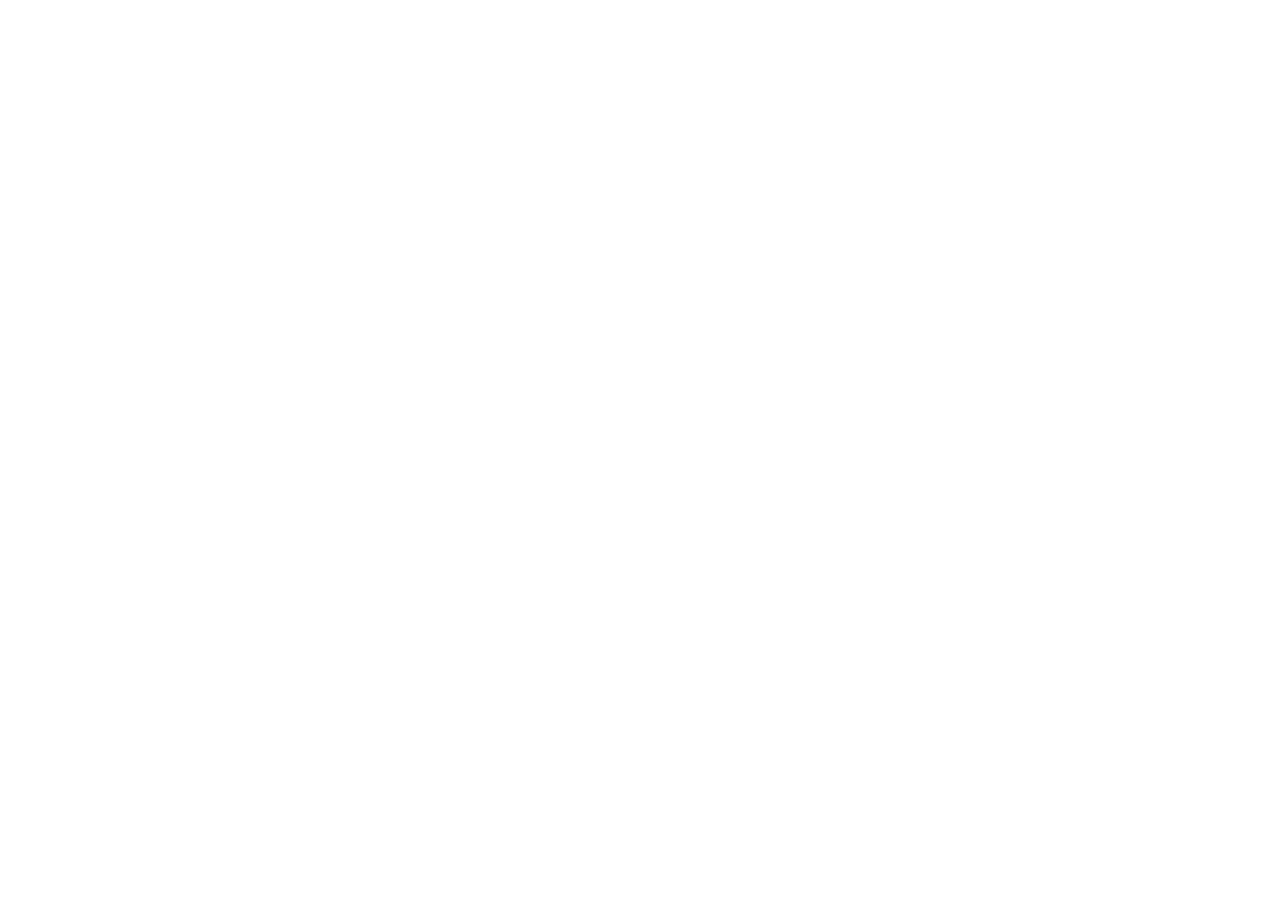
==== home.html @ 1089ef85 "first" ====
<!DOCTYPE html>
<html lang="pt-br">
<head>
    <meta charset="UTF-8">
    <meta http-equiv="X-UA-Compatible" content="IE=edge">
    <meta name="viewport" content="width=device-width, initial-scale=1.0">
    <title>A Dona do Pedaço</title>
    <link rel="stylesheet" href="style.css">
</head>
<body>
    <div class="header">
        
    </div>
</body>
</html>
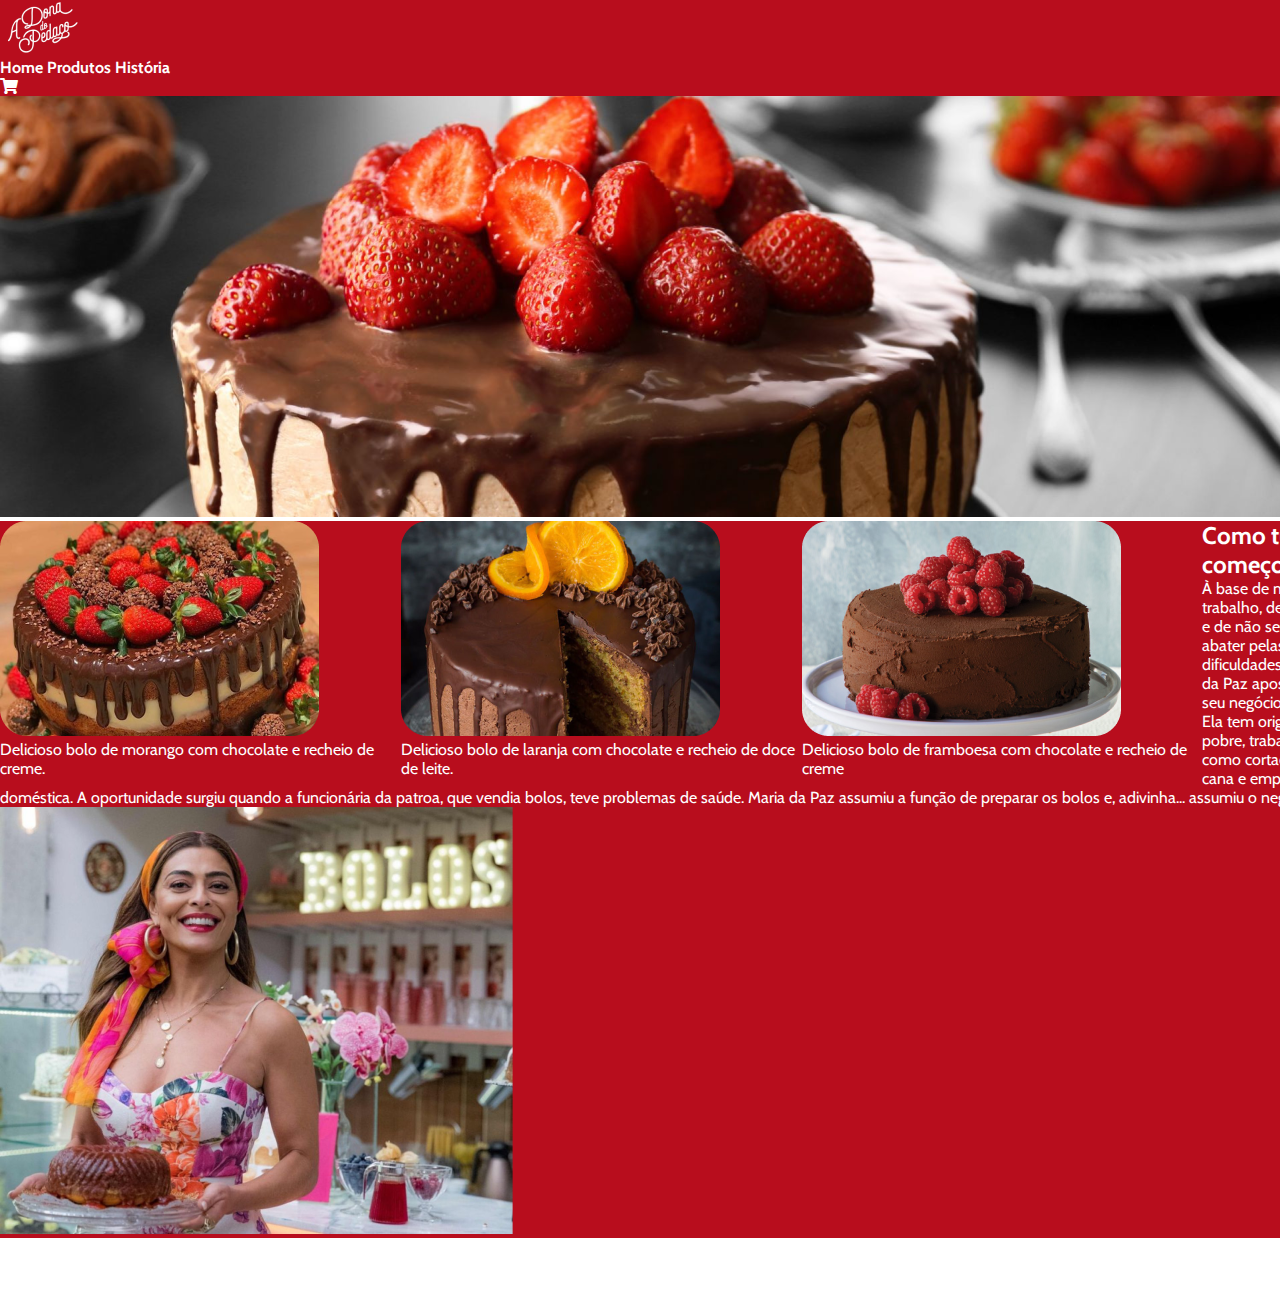
==== commit a524f990: "second" ====
--- a/home.html
+++ b/home.html
@@ -4,12 +4,60 @@
     <meta charset="UTF-8">
     <meta http-equiv="X-UA-Compatible" content="IE=edge">
     <meta name="viewport" content="width=device-width, initial-scale=1.0">
+    <link rel="stylesheet" href="https://cdnjs.cloudflare.com/ajax/libs/font-awesome/5.11.2/css/all.css">
     <title>A Dona do Pedaço</title>
     <link rel="stylesheet" href="style.css">
 </head>
 <body>
     <div class="header">
-        
+        <a id="logo" href="#"><img src="images/logo.png"></a>
+        <div class="botoes">
+            <a href="#"><b>Home</b></a>
+            <a href="#"><b>Produtos</b></a>
+            <a href="#"><b>História</b></a>
+        </div>
+        <i class="fas fa-shopping-cart" ></i>
     </div>
+    <main class="container">
+        <div class="capa">
+            <img src="images/capa.png">
+        </div>
+        <div class="produtos">
+            <div class="bolos">
+                <a class="img" href="#"><img src="images/morango.png"></a>
+                <div class="text"><p>Delicioso bolo de morango com chocolate e recheio de creme.</p></div>
+            </div>
+            <div class="bolos">
+                <a class="img" href="#"><img src="images/laranja.png"></a>
+                <div class="text"><p>Delicioso bolo de laranja com chocolate e recheio de doce de leite.</p></div>
+            </div>
+            <div class="bolos">
+                <a class="img" href="#"><img src="images/framboesa.png"></a>
+                <div class="text"><p>Delicioso bolo de framboesa com chocolate e recheio de creme</p></div>
+            </div>
+        </div>
+        <div class="historia">
+            <h2>Como tudo começou...</h2>
+            <p>À base de muito trabalho, dedicação e de não se deixar abater pelas dificuldades, Maria da Paz apostou no seu negócio.
+            </p>
+            <p>Ela tem origem pobre, trabalhou como cortadora de cana e empregada doméstica. A oportunidade surgiu quando a funcionária da patroa, que vendia bolos, teve problemas de saúde. Maria da Paz assumiu a função de preparar os bolos e, adivinha... assumiu o negócio.
+            </p>
+            <div class="imgdona"><img src="images/dona.png"></div>
+        </div>
+        <div class="footer">
+            <div class="redes">
+                <i class="fab fa-facebook-f"></i>
+            </div>
+            <div class="redes">
+                <i class="fab fa-twitter"></i>
+            </div>
+            <div class="redes">
+                <i class="fab fa-youtube"></i>
+            </div>
+            <div class="redes">
+                <i class="fab fa-instagram"></i>
+            </div>
+        </div>
+    </main>
 </body>
 </html>--- a/style.css
+++ b/style.css
@@ -0,0 +1,41 @@
+@import url("https://fonts.googleapis.com/css2?family=Cabin:ital,wght@0,400;0,500;0,600;0,700;1,400;1,600;1,700&display=swap");
+
+* {
+  margin: 0;
+  border: 0;
+  padding: 0;
+  box-sizing: border-box;
+  font-family: "Cabin", sans-serif;
+}
+.header {
+  background: #b80d1d;
+}
+
+.container {
+  position: relative;
+  display: table;
+}
+a {
+  color: white;
+  text-decoration: none;
+}
+
+i,
+p,
+h2 {
+  color: white;
+}
+
+.historia {
+  background: #b80d1d;
+}
+
+.bolos {
+  float: left;
+  width: 30%;
+  background: #b80d1d;
+}
+
+.capa {
+  width: 100%;
+}
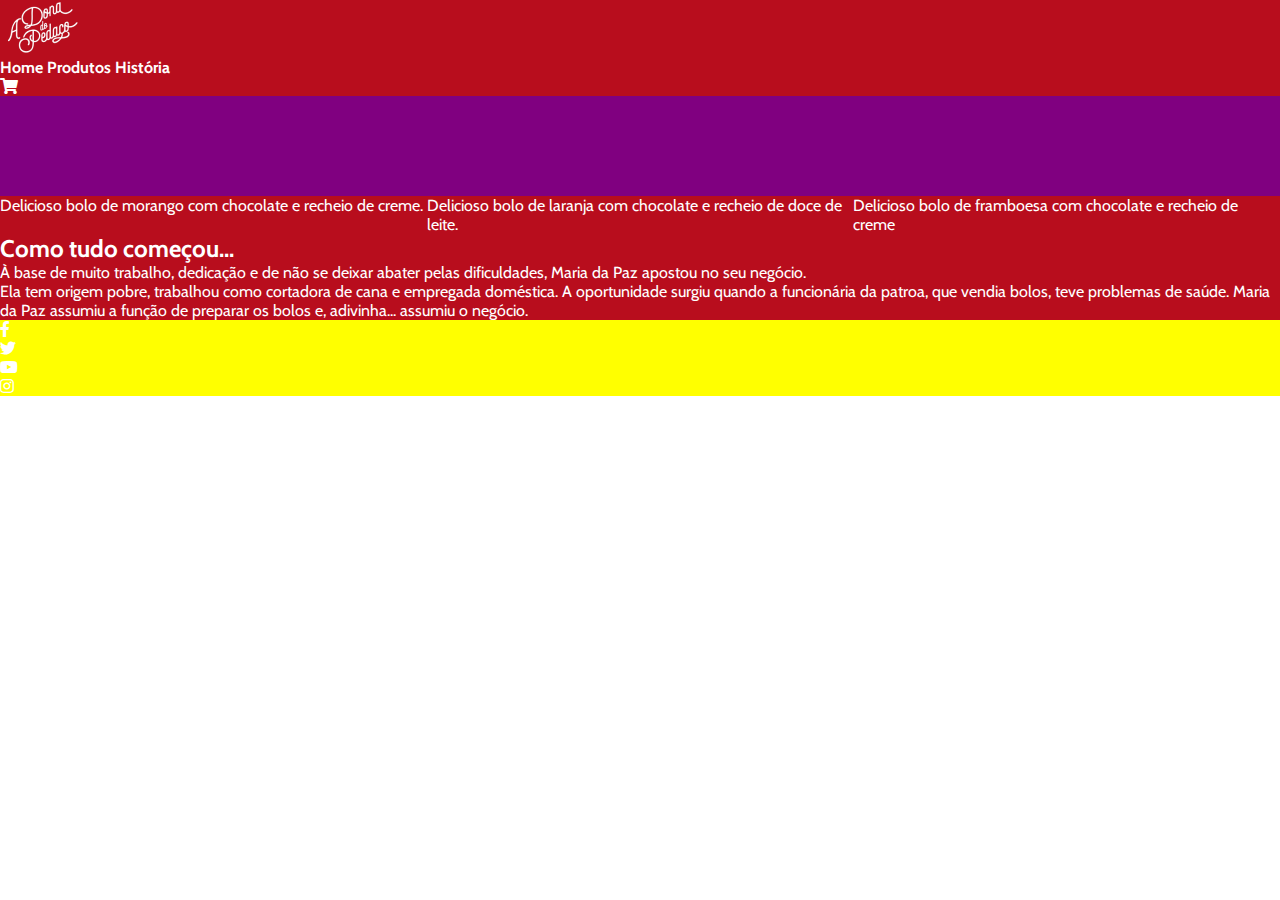
==== commit c0592835: "terceiro" ====
--- a/home.html
+++ b/home.html
@@ -9,7 +9,7 @@
     <link rel="stylesheet" href="style.css">
 </head>
 <body>
-    <div class="header">
+    <header>
         <a id="logo" href="#"><img src="images/logo.png"></a>
         <div class="botoes">
             <a href="#"><b>Home</b></a>
@@ -17,22 +17,22 @@
             <a href="#"><b>História</b></a>
         </div>
         <i class="fas fa-shopping-cart" ></i>
-    </div>
+    <header>
     <main class="container">
         <div class="capa">
-            <img src="images/capa.png">
+            <!--<img src="images/capa.png">-->
         </div>
         <div class="produtos">
             <div class="bolos">
-                <a class="img" href="#"><img src="images/morango.png"></a>
+               <!-- <a class="img" href="#"><img src="images/morango.png"></a> -->
                 <div class="text"><p>Delicioso bolo de morango com chocolate e recheio de creme.</p></div>
             </div>
             <div class="bolos">
-                <a class="img" href="#"><img src="images/laranja.png"></a>
+                <!--<a class="img" href="#"><img src="images/laranja.png"></a>-->
                 <div class="text"><p>Delicioso bolo de laranja com chocolate e recheio de doce de leite.</p></div>
             </div>
             <div class="bolos">
-                <a class="img" href="#"><img src="images/framboesa.png"></a>
+                <!--<a class="img" href="#"><img src="images/framboesa.png"></a>-->
                 <div class="text"><p>Delicioso bolo de framboesa com chocolate e recheio de creme</p></div>
             </div>
         </div>
@@ -42,7 +42,7 @@
             </p>
             <p>Ela tem origem pobre, trabalhou como cortadora de cana e empregada doméstica. A oportunidade surgiu quando a funcionária da patroa, que vendia bolos, teve problemas de saúde. Maria da Paz assumiu a função de preparar os bolos e, adivinha... assumiu o negócio.
             </p>
-            <div class="imgdona"><img src="images/dona.png"></div>
+            <!--<div class="imgdona"><img src="images/dona.png"></div>-->
         </div>
         <div class="footer">
             <div class="redes">
--- a/style.css
+++ b/style.css
@@ -7,14 +7,11 @@
   box-sizing: border-box;
   font-family: "Cabin", sans-serif;
 }
-.header {
+header {
   background: #b80d1d;
+  height: 100px;
 }
 
-.container {
-  position: relative;
-  display: table;
-}
 a {
   color: white;
   text-decoration: none;
@@ -26,16 +23,24 @@
   color: white;
 }
 
+.produtos {
+  display: grid;
+  grid-template-columns: 1fr 1fr 1fr;
+  background: green;
+}
+
+.capa {
+  background: purple;
+  height: 100px;
+}
 .historia {
   background: #b80d1d;
 }
 
 .bolos {
-  float: left;
-  width: 30%;
   background: #b80d1d;
 }
 
-.capa {
-  width: 100%;
+.footer {
+  background: yellow;
 }
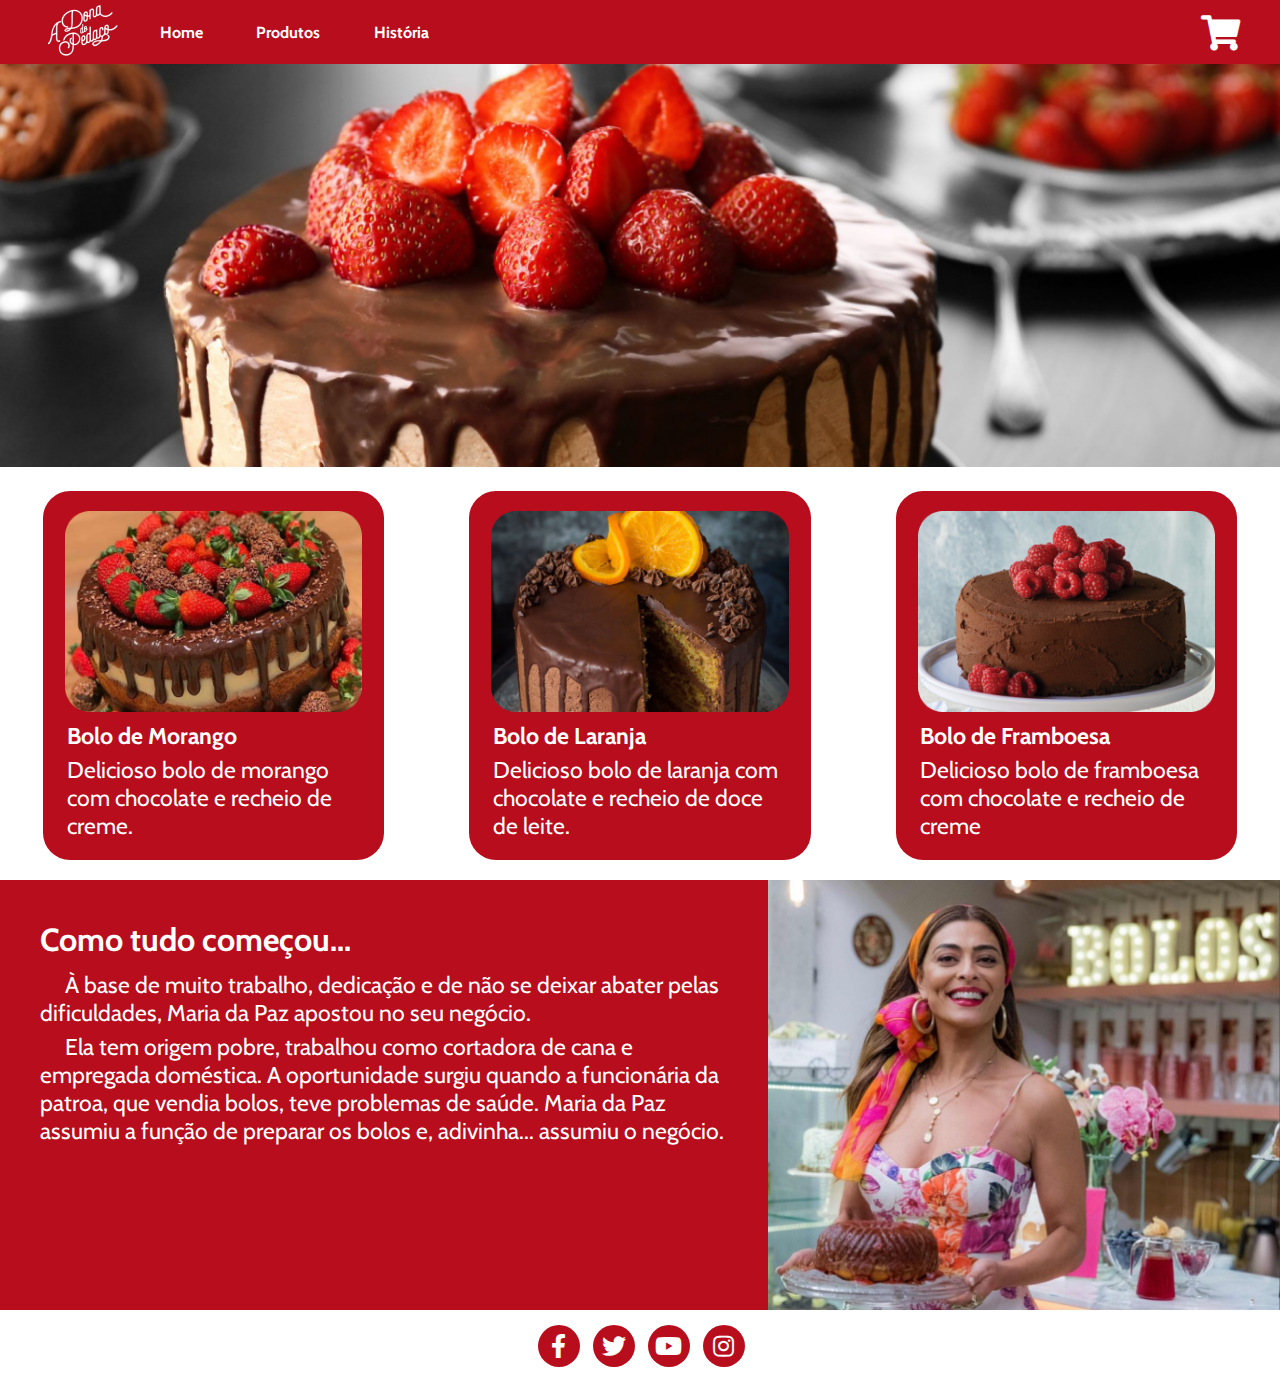
==== commit 50bf3a67: "quase pronto" ====
--- a/home.html
+++ b/home.html
@@ -10,52 +10,53 @@
 </head>
 <body>
     <header>
-        <a id="logo" href="#"><img src="images/logo.png"></a>
-        <div class="botoes">
-            <a href="#"><b>Home</b></a>
-            <a href="#"><b>Produtos</b></a>
-            <a href="#"><b>História</b></a>
-        </div>
-        <i class="fas fa-shopping-cart" ></i>
-    <header>
+        <div class="logo"><a id="logo" href="#"><img src="images/logo.png"></a></div>
+        <div class="botoes"><a href="#"><b>Home</b></a></div>
+        <div class="botoes"><a href="#"><b>Produtos</b></a></div>
+        <div class="botoes"><a href="#"><b>História</b></a></div>
+        
+        <div class="car"><i class="fas fa-shopping-cart" style="font-size: 35px;"></i></div>
+    </header>
     <main class="container">
         <div class="capa">
-            <!--<img src="images/capa.png">-->
+            <img src="images/capa.png" width="100%" height="100%">
         </div>
         <div class="produtos">
             <div class="bolos">
-               <!-- <a class="img" href="#"><img src="images/morango.png"></a> -->
-                <div class="text"><p>Delicioso bolo de morango com chocolate e recheio de creme.</p></div>
+                <div class="img"><img src="images/morango.png" width="100%"></div>
+                <div class="text"><p style="font-weight: bold;">Bolo de Morango</p><p>Delicioso bolo de morango com chocolate e recheio de creme.</p></div>
             </div>
             <div class="bolos">
-                <!--<a class="img" href="#"><img src="images/laranja.png"></a>-->
-                <div class="text"><p>Delicioso bolo de laranja com chocolate e recheio de doce de leite.</p></div>
+                <div class="img"><img src="images/laranja.png" width="100%"></div>
+                <div class="text"><p style="font-weight: bold;">Bolo de Laranja</p><p>Delicioso bolo de laranja com chocolate e recheio de doce de leite.</p></div>
             </div>
             <div class="bolos">
-                <!--<a class="img" href="#"><img src="images/framboesa.png"></a>-->
-                <div class="text"><p>Delicioso bolo de framboesa com chocolate e recheio de creme</p></div>
+                <div class="img"><img src="images/framboesa.png" width="100%"></div>
+                <div class="text"><p style="font-weight: bold;">Bolo de Framboesa</p><p>Delicioso bolo de framboesa com chocolate e recheio de creme</p></div>
             </div>
         </div>
         <div class="historia">
-            <h2>Como tudo começou...</h2>
-            <p>À base de muito trabalho, dedicação e de não se deixar abater pelas dificuldades, Maria da Paz apostou no seu negócio.
-            </p>
-            <p>Ela tem origem pobre, trabalhou como cortadora de cana e empregada doméstica. A oportunidade surgiu quando a funcionária da patroa, que vendia bolos, teve problemas de saúde. Maria da Paz assumiu a função de preparar os bolos e, adivinha... assumiu o negócio.
-            </p>
-            <!--<div class="imgdona"><img src="images/dona.png"></div>-->
+            <div class="texto">
+                <h1>Como tudo começou...</h1>
+                <p>&nbsp&nbsp&nbsp&nbsp&nbspÀ base de muito trabalho, dedicação e de não se deixar abater pelas dificuldades, Maria da Paz apostou no seu negócio.
+                </p>
+                <p>&nbsp&nbsp&nbsp&nbsp&nbspEla tem origem pobre, trabalhou como cortadora de cana e empregada doméstica. A oportunidade surgiu quando a funcionária da patroa, que vendia bolos, teve problemas de saúde. Maria da Paz assumiu a função de preparar os bolos e, adivinha... assumiu o negócio.
+                </p>
+            </div>
+            <div class="imgdona"><img src="images/dona.png" width="100%" height="100%"></div>
         </div>
         <div class="footer">
             <div class="redes">
-                <i class="fab fa-facebook-f"></i>
+                <i class="fab fa-facebook-f" style="font-size: 24px; line-height: 30px;"></i>
             </div>
             <div class="redes">
-                <i class="fab fa-twitter"></i>
+                <i class="fab fa-twitter" style="font-size: 24px;"></i>
             </div>
             <div class="redes">
-                <i class="fab fa-youtube"></i>
+                <i class="fab fa-youtube" style="font-size: 24px;"></i>
             </div>
             <div class="redes">
-                <i class="fab fa-instagram"></i>
+                <i class="fab fa-instagram" style="font-size: 24px;"></i>
             </div>
         </div>
     </main>
--- a/style.css
+++ b/style.css
@@ -9,7 +9,25 @@
 }
 header {
   background: #b80d1d;
-  height: 100px;
+  width: 100%;
+  display: grid;
+  grid-template-columns: 10% auto auto auto 64%;
+  grid-template-rows: auto;
+  gap: 10px;
+  align-items: center;
+}
+
+.logo {
+  padding: 3px 0 3px 40px;
+}
+
+.botoes {
+  text-align: center;
+}
+
+.car {
+  justify-self: flex-end;
+  padding-right: 40px;
 }
 
 a {
@@ -18,29 +36,68 @@
 }
 
 i,
-p,
-h2 {
+p {
+  font-size: 23px;
   color: white;
+  margin: 6px 0 6px 0;
+}
+
+h1 {
+  color: white;
+  margin: 0px 0 12px 0;
 }
 
 .produtos {
   display: grid;
   grid-template-columns: 1fr 1fr 1fr;
-  background: green;
+  background: white;
+  justify-items: center;
 }
 
-.capa {
-  background: purple;
-  height: 100px;
+.bolos {
+  width: 80%;
+  margin: 20px 10px 20px 10px;
+  border-radius: 27px;
 }
-.historia {
-  background: #b80d1d;
+
+.img {
+  margin: 20px 22px 0px 22px;
+}
+
+.text {
+  margin: 5px 24px 20px 24px;
 }
 
 .bolos {
   background: #b80d1d;
 }
 
+.historia {
+  background: #b80d1d;
+  display: grid;
+  grid-template-columns: 3fr 2fr;
+}
+
+.texto {
+  margin: 40px;
+}
+
 .footer {
-  background: yellow;
+  background: white;
+  height: 5em;
+  display: grid;
+  grid-template-columns: 40px 40px 40px 40px;
+  gap: 15px;
+  justify-content: center;
 }
+
+.redes {
+  display: grid;
+  margin-top: 15px;
+  background: #b80d1d;
+  border-radius: 50%;
+  height: 42px;
+  width: 42px;
+  text-align: center;
+  align-items: center;
+}
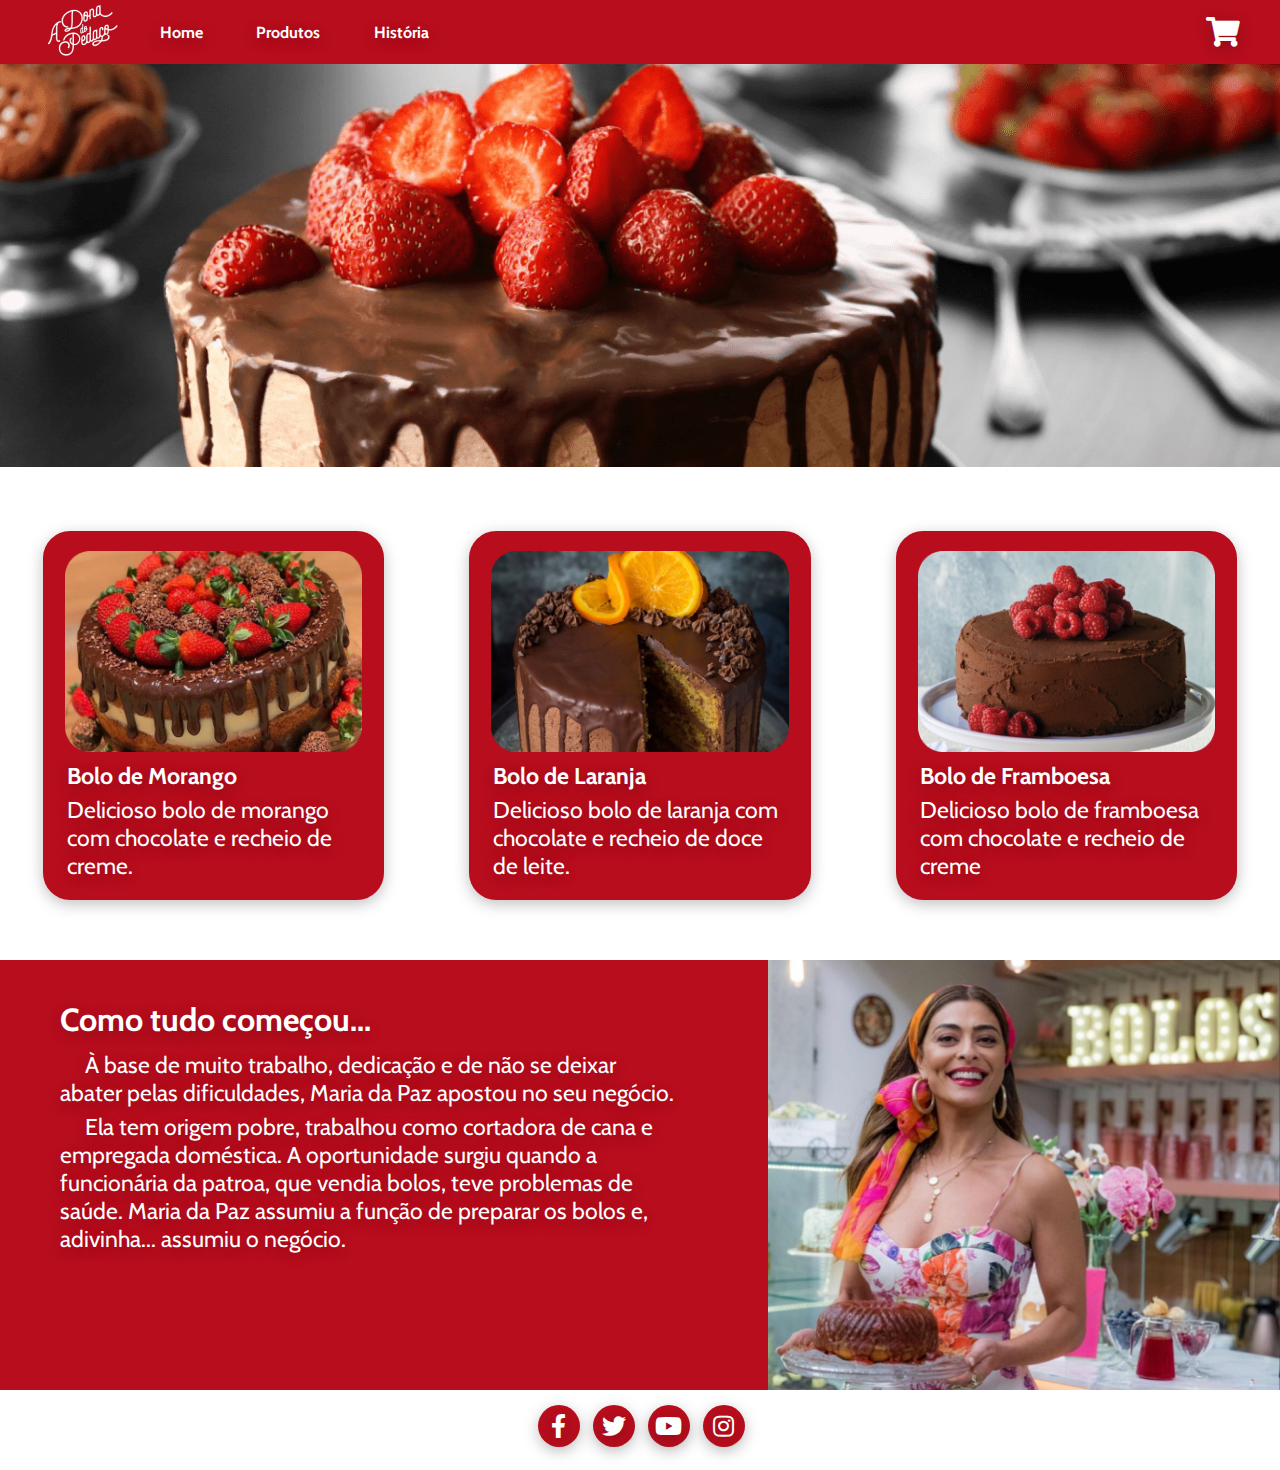
==== commit 47195e0b: "22/03" ====
--- a/home.html
+++ b/home.html
@@ -15,7 +15,7 @@
         <div class="botoes"><a href="#"><b>Produtos</b></a></div>
         <div class="botoes"><a href="#"><b>História</b></a></div>
         
-        <div class="car"><i class="fas fa-shopping-cart" style="font-size: 35px;"></i></div>
+        <div class="car"><i class="fas fa-shopping-cart" style="font-size: 30px;"></i></div>
     </header>
     <main class="container">
         <div class="capa">
@@ -34,6 +34,7 @@
                 <div class="img"><img src="images/framboesa.png" width="100%"></div>
                 <div class="text"><p style="font-weight: bold;">Bolo de Framboesa</p><p>Delicioso bolo de framboesa com chocolate e recheio de creme</p></div>
             </div>
+            
         </div>
         <div class="historia">
             <div class="texto">
--- a/style.css
+++ b/style.css
@@ -6,7 +6,15 @@
   padding: 0;
   box-sizing: border-box;
   font-family: "Cabin", sans-serif;
+  /* Só Embaixo */
+  text-shadow: 0px 4px 15px rgba(0, 0, 0, 0.25);
 }
+
+body {
+  min-width: 100vw;
+  min-height: 100vh;
+}
+
 header {
   background: #b80d1d;
   width: 100%;
@@ -56,8 +64,10 @@
 
 .bolos {
   width: 80%;
-  margin: 20px 10px 20px 10px;
+  margin: 60px 0px;
   border-radius: 27px;
+  background: #b80d1d;
+  box-shadow: 0px 4px 15px rgba(0, 0, 0, 0.25);
 }
 
 .img {
@@ -68,10 +78,6 @@
   margin: 5px 24px 20px 24px;
 }
 
-.bolos {
-  background: #b80d1d;
-}
-
 .historia {
   background: #b80d1d;
   display: grid;
@@ -79,7 +85,8 @@
 }
 
 .texto {
-  margin: 40px;
+  margin: 40px 60px 40px 60px;
+  width: 80%;
 }
 
 .footer {
@@ -92,6 +99,7 @@
 }
 
 .redes {
+  box-shadow: 0px 4px 15px rgba(0, 0, 0, 0.25);
   display: grid;
   margin-top: 15px;
   background: #b80d1d;
@@ -101,3 +109,6 @@
   text-align: center;
   align-items: center;
 }
+
+@media only screen and (min-width: 800px) and (max-width: 1336px) {
+}
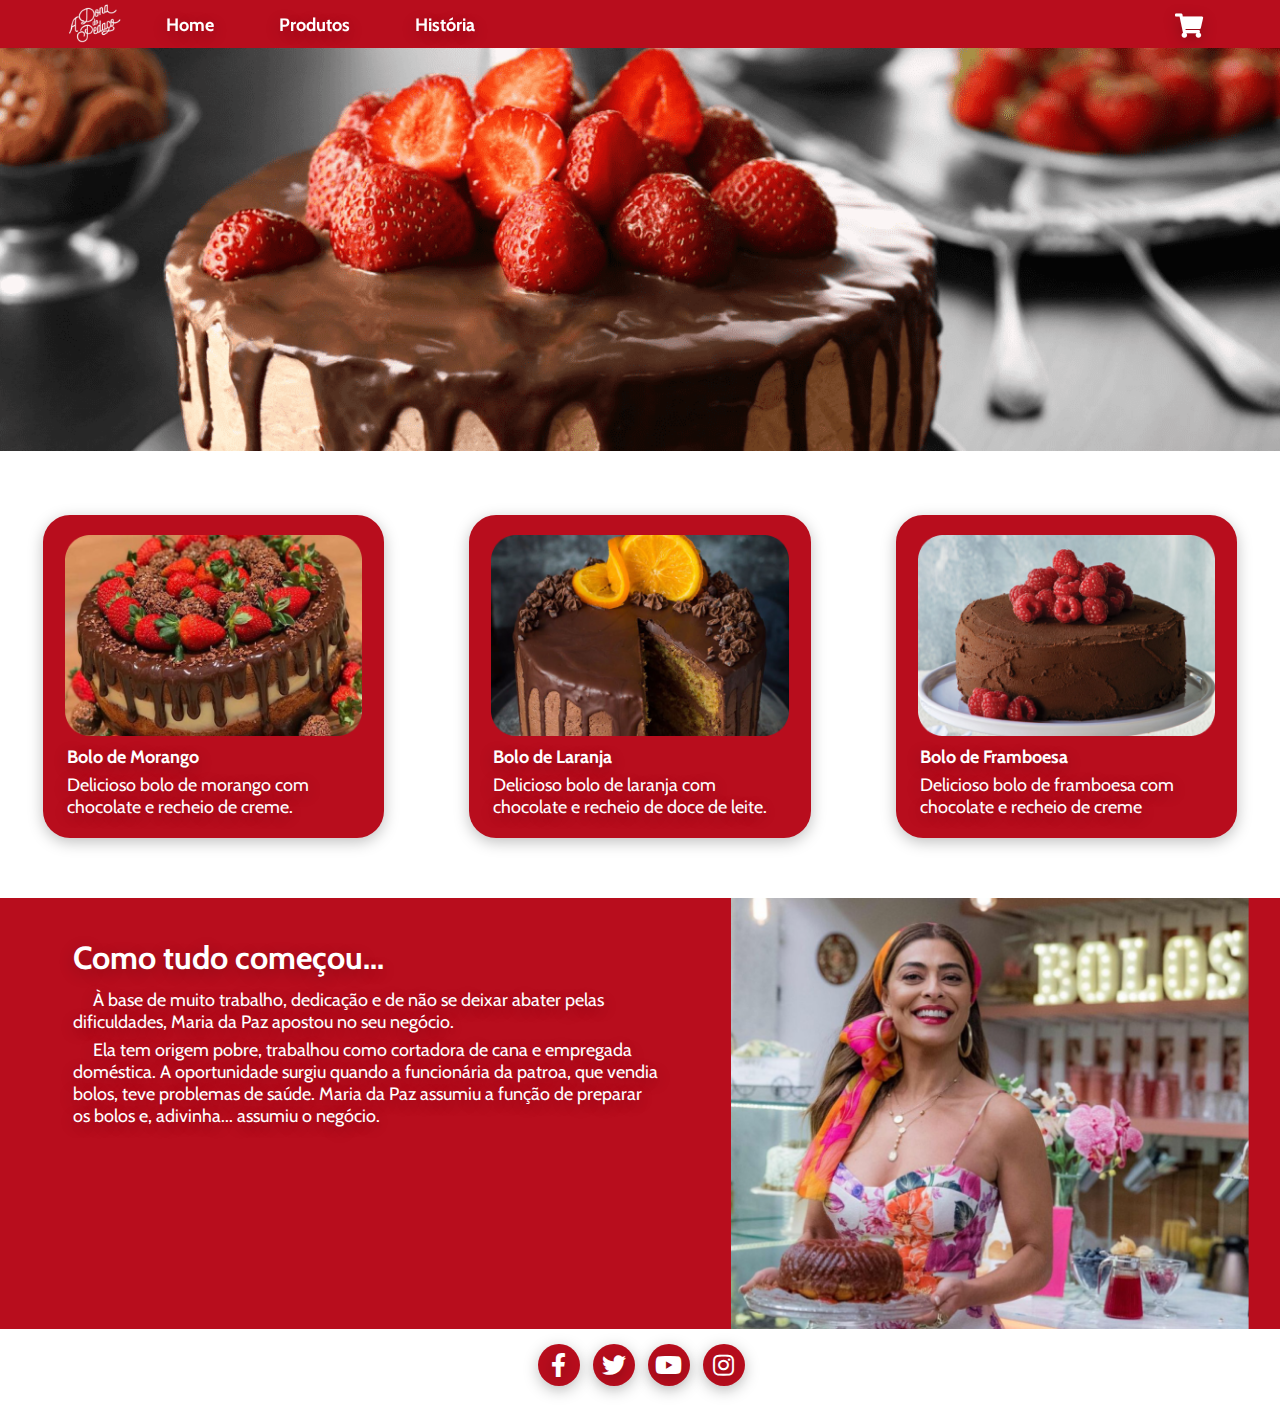
==== commit ae39bbe8: "finalizado" ====
--- a/home.html
+++ b/home.html
@@ -10,19 +10,19 @@
 </head>
 <body>
     <header>
-        <div class="logo"><a id="logo" href="#"><img src="images/logo.png"></a></div>
-        <div class="botoes"><a href="#"><b>Home</b></a></div>
-        <div class="botoes"><a href="#"><b>Produtos</b></a></div>
-        <div class="botoes"><a href="#"><b>História</b></a></div>
+        <div class="logo"><a id="logo" href="#"><img src="images/logo.png" height="40px"></a></div>
+        <div class="botoes"><a href="#c"><b>Home</b></a></div>
+        <div class="botoes"><a href="#m"><b>Produtos</b></a></div>
+        <div class="botoes"><a href="#h"><b>História</b></a></div>
         
-        <div class="car"><i class="fas fa-shopping-cart" style="font-size: 30px;"></i></div>
+        <div class="car"><i class="fas fa-shopping-cart" style="font-size: 25px;"></i></div>
     </header>
     <main class="container">
-        <div class="capa">
-            <img src="images/capa.png" width="100%" height="100%">
+        <div class="capa" id="c">
+            <img src="images/capa.png">
         </div>
         <div class="produtos">
-            <div class="bolos">
+            <div class="bolos" id="m">
                 <div class="img"><img src="images/morango.png" width="100%"></div>
                 <div class="text"><p style="font-weight: bold;">Bolo de Morango</p><p>Delicioso bolo de morango com chocolate e recheio de creme.</p></div>
             </div>
@@ -36,7 +36,7 @@
             </div>
             
         </div>
-        <div class="historia">
+        <div class="historia" id="h">
             <div class="texto">
                 <h1>Como tudo começou...</h1>
                 <p>&nbsp&nbsp&nbsp&nbsp&nbspÀ base de muito trabalho, dedicação e de não se deixar abater pelas dificuldades, Maria da Paz apostou no seu negócio.
@@ -44,7 +44,7 @@
                 <p>&nbsp&nbsp&nbsp&nbsp&nbspEla tem origem pobre, trabalhou como cortadora de cana e empregada doméstica. A oportunidade surgiu quando a funcionária da patroa, que vendia bolos, teve problemas de saúde. Maria da Paz assumiu a função de preparar os bolos e, adivinha... assumiu o negócio.
                 </p>
             </div>
-            <div class="imgdona"><img src="images/dona.png" width="100%" height="100%"></div>
+            <div id="imgdona"><img src="images/dona.png"></div>
         </div>
         <div class="footer">
             <div class="redes">
--- a/style.css
+++ b/style.css
@@ -16,36 +16,47 @@
 }
 
 header {
+  position: fixed;
   background: #b80d1d;
   width: 100%;
+  height: 3rem;
   display: grid;
-  grid-template-columns: 10% auto auto auto 64%;
+  grid-template-columns: 10% auto auto auto 60%;
   grid-template-rows: auto;
   gap: 10px;
   align-items: center;
 }
 
 .logo {
-  padding: 3px 0 3px 40px;
+  padding: 3px 0;
+  justify-self: flex-end;
 }
 
 .botoes {
-  text-align: center;
+  justify-self: center;
 }
 
 .car {
   justify-self: flex-end;
-  padding-right: 40px;
+  margin-right: 10%;
 }
 
+.capa {
+  padding-top: 3rem;
+}
+
+.capa img {
+  width: 100%;
+}
 a {
   color: white;
   text-decoration: none;
 }
 
 i,
-p {
-  font-size: 23px;
+p,
+b {
+  font-size: 18px;
   color: white;
   margin: 6px 0 6px 0;
 }
@@ -81,12 +92,22 @@
 .historia {
   background: #b80d1d;
   display: grid;
-  grid-template-columns: 3fr 2fr;
+  grid-template-columns: 4fr 3fr;
 }
 
 .texto {
-  margin: 40px 60px 40px 60px;
+  margin: 40px 0;
   width: 80%;
+  justify-self: center;
+}
+
+#imgdona {
+  position: relative;
+  overflow: hidden;
+}
+
+#imgdona img {
+  height: 100%;
 }
 
 .footer {
@@ -110,5 +131,58 @@
   align-items: center;
 }
 
-@media only screen and (min-width: 800px) and (max-width: 1336px) {
+@media only screen and (max-width: 600px) {
+  header {
+    grid-template-columns: auto auto auto auto 30%;
+  }
+
+  .logo {
+    padding: 3px 0;
+    justify-self: center;
+  }
+
+  .botoes {
+    justify-self: flex-start;
+  }
+
+  .car {
+    justify-self: flex-end;
+    margin-right: 30%;
+  }
+
+  .capa {
+    height: 400px;
+    overflow: hidden;
+  }
+
+  .capa img {
+    width: auto;
+  }
+
+  i,
+  p,
+  b {
+    font-size: 15px;
+    color: white;
+    margin: 6px 0 6px 0;
+  }
+  h1 {
+    font-size: 20px;
+  }
+  .produtos {
+    grid-template-columns: 1fr;
+    grid-template-rows: auto;
+  }
+
+  .bolos {
+    margin: 30px 0px;
+  }
+
+  .historia {
+    grid-template-columns: 1fr;
+  }
+  #imgdona img {
+    width: 100%;
+    overflow: hidden;
+  }
 }
